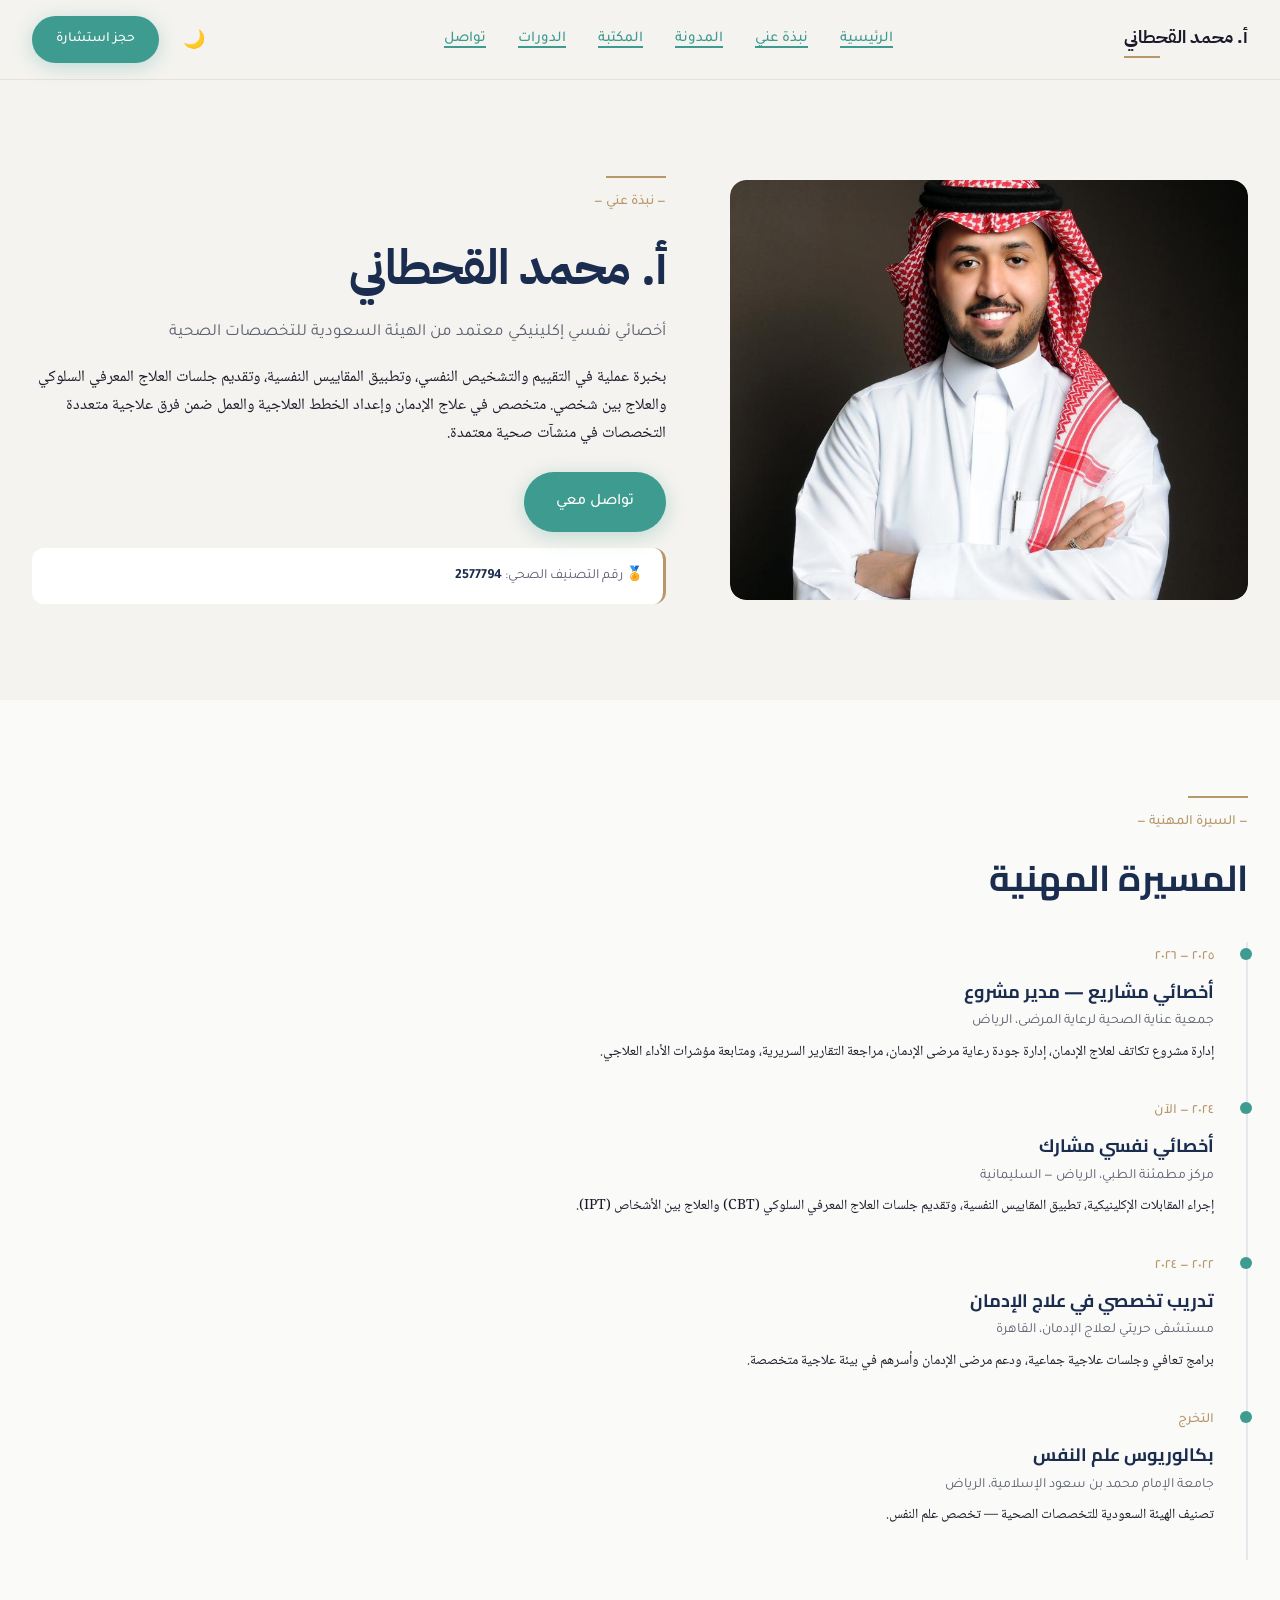
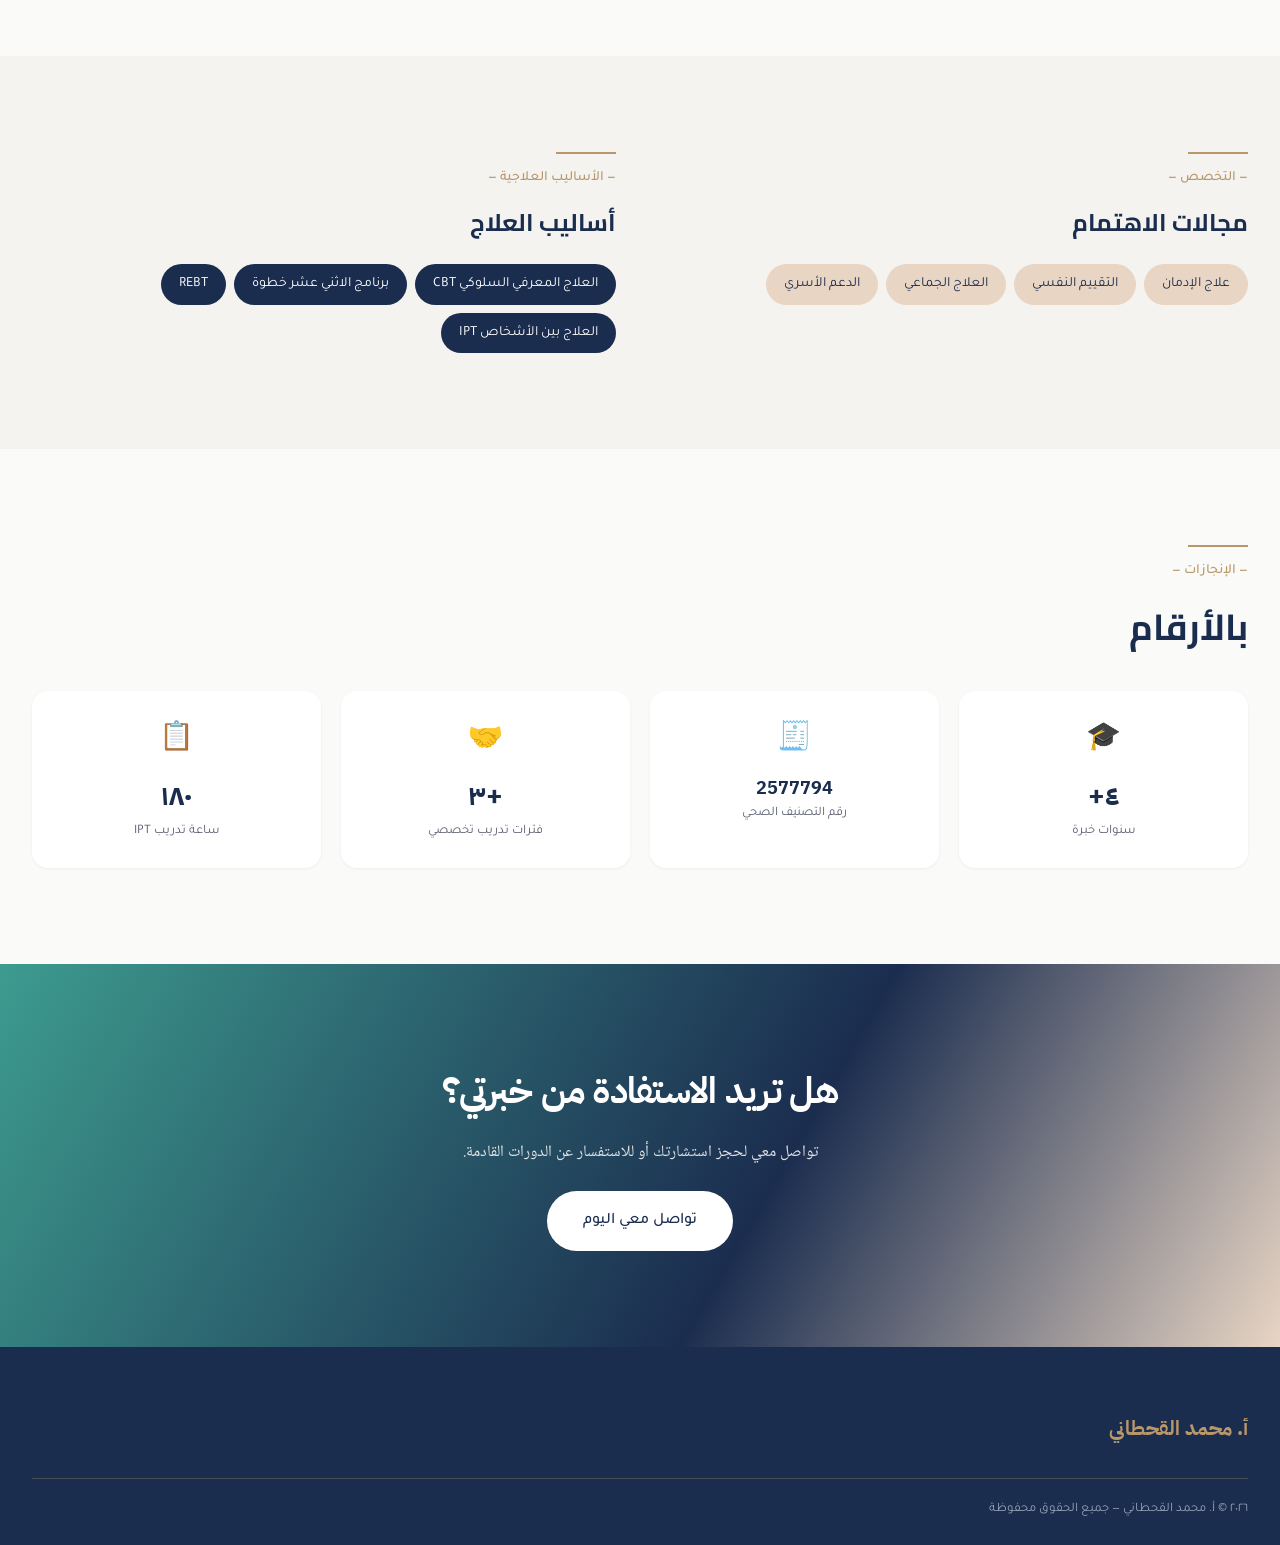
==== about/index.html @ 470e64ae "رفع ملفات الموقع" ====
<!DOCTYPE html>
<html lang="ar" dir="rtl">
<head>
  <meta charset="UTF-8"><meta name="viewport" content="width=device-width, initial-scale=1.0">
  <title>نبذة عني | أ. محمد القحطاني</title>
  <meta name="description" content="أ. محمد القحطاني — أخصائي نفسي معتمد، رقم التصنيف الصحي 2577794، متخصص في علاج الإدمان والعلاج المعرفي السلوكي">
  <link rel="stylesheet" href="../assets/css/main.css">
  <script src="https://identity.netlify.com/v1/netlify-identity-widget.js"></script>
</head>
<body>
<div id="page-loader"><div class="loader-bar"><div class="loader-bar-fill"></div></div></div>
<nav class="nav"><div class="nav-inner">
  <a href="../index.html" class="nav-logo"><span class="nav-logo-name">أ. محمد القحطاني</span><span class="nav-logo-line"></span></a>
  <ul class="nav-links">
    <li><a href="../index.html">الرئيسية</a></li><li><a href="index.html" class="active">نبذة عني</a></li>
    <li><a href="../blog/index.html">المدونة</a></li><li><a href="../library/index.html">المكتبة</a></li>
    <li><a href="../courses/index.html">الدورات</a></li><li><a href="../contact/index.html">تواصل</a></li>
  </ul>
  <div class="nav-actions">
    <button class="btn-dark-toggle">🌙</button>
    <a href="../contact/index.html" class="btn-cta">حجز استشارة</a>
    <button class="nav-hamburger">☰</button>
  </div>
</div></nav>

<div class="section-container">
  <div class="about-hero reveal">
    <div class="about-photo" style="background:none;padding:0">
      <img src="../assets/images/photo.jpg" alt="أ. محمد القحطاني" style="width:100%;height:100%;object-fit:cover;border-radius:var(--radius-lg)">
    </div>
    <div>
      <div class="section-eyebrow-line"></div>
      <span class="section-eyebrow">— نبذة عني —</span>
      <h1 style="font-family:var(--font-display);font-weight:800;font-size:var(--text-h1);letter-spacing:-0.02em;color:var(--color-primary);margin:var(--space-3) 0 var(--space-2)">أ. محمد القحطاني</h1>
      <p class="about-subtitle">أخصائي نفسي إكلينيكي معتمد من الهيئة السعودية للتخصصات الصحية</p>
      <p class="about-bio">بخبرة عملية في التقييم والتشخيص النفسي، وتطبيق المقاييس النفسية، وتقديم جلسات العلاج المعرفي السلوكي والعلاج بين شخصي. متخصص في علاج الإدمان وإعداد الخطط العلاجية والعمل ضمن فرق علاجية متعددة التخصصات في منشآت صحية معتمدة.</p>
      <div style="display:flex;gap:var(--space-4);flex-wrap:wrap;margin-bottom:var(--space-4)">
        <a href="../contact/index.html" class="btn-primary">تواصل معي</a>
        
      </div>
      <div style="background:var(--color-surface);border-radius:var(--radius-md);padding:var(--space-4) var(--space-5);border-right:3px solid var(--color-gold);font-family:var(--font-ui);font-size:14px;color:var(--color-text-mid)">
        🏅 رقم التصنيف الصحي: <strong style="color:var(--color-primary)">2577794</strong>
      </div>
    </div>
  </div>
</div>

<!-- Timeline -->
<div style="background:var(--color-bg-alt)">
  <div class="section-container">
    <div class="section-eyebrow-line"></div>
    <span class="section-eyebrow">— السيرة المهنية —</span>
    <h2 class="section-title" style="margin-bottom:var(--space-8)">المسيرة المهنية</h2>
    <div style="max-width:720px">
      <div class="timeline">
        <div class="timeline-item reveal">
          <div class="timeline-dot"></div>
          <span class="timeline-year">٢٠٢٥ — ٢٠٢٦</span>
          <h4 class="timeline-role">أخصائي مشاريع — مدير مشروع</h4>
          <div class="timeline-inst">جمعية عناية الصحية لرعاية المرضى، الرياض</div>
          <p class="timeline-desc">إدارة مشروع تكاتف لعلاج الإدمان، إدارة جودة رعاية مرضى الإدمان، مراجعة التقارير السريرية، ومتابعة مؤشرات الأداء العلاجي.</p>
        </div>
        <div class="timeline-item reveal reveal-delay-1">
          <div class="timeline-dot"></div>
          <span class="timeline-year">٢٠٢٤ — الآن</span>
          <h4 class="timeline-role">أخصائي نفسي مشارك</h4>
          <div class="timeline-inst">مركز مطمئنة الطبي، الرياض — السليمانية</div>
          <p class="timeline-desc">إجراء المقابلات الإكلينيكية، تطبيق المقاييس النفسية، وتقديم جلسات العلاج المعرفي السلوكي (CBT) والعلاج بين الأشخاص (IPT).</p>
        </div>
        <div class="timeline-item reveal reveal-delay-2">
          <div class="timeline-dot"></div>
          <span class="timeline-year">٢٠٢٢ — ٢٠٢٤</span>
          <h4 class="timeline-role">تدريب تخصصي في علاج الإدمان</h4>
          <div class="timeline-inst">مستشفى حريتي لعلاج الإدمان، القاهرة</div>
          <p class="timeline-desc">برامج تعافي وجلسات علاجية جماعية، ودعم مرضى الإدمان وأسرهم في بيئة علاجية متخصصة.</p>
        </div>
        <div class="timeline-item reveal reveal-delay-3">
          <div class="timeline-dot"></div>
          <span class="timeline-year">التخرج</span>
          <h4 class="timeline-role">بكالوريوس علم النفس</h4>
          <div class="timeline-inst">جامعة الإمام محمد بن سعود الإسلامية، الرياض</div>
          <p class="timeline-desc">تصنيف الهيئة السعودية للتخصصات الصحية — تخصص علم النفس.</p>
        </div>
      </div>
    </div>
  </div>
</div>

<!-- Interests & Approaches -->
<div class="section-container">
  <div style="display:grid;grid-template-columns:1fr 1fr;gap:var(--space-12)" class="reveal">
    <div>
      <div class="section-eyebrow-line"></div>
      <span class="section-eyebrow">— التخصص —</span>
      <h3 class="section-title" style="font-size:var(--text-h3);margin-bottom:var(--space-5)">مجالات الاهتمام</h3>
      <div class="pills">
        <span class="pill-sage">علاج الإدمان</span>
        <span class="pill-sage">التقييم النفسي</span>
        <span class="pill-sage">العلاج الجماعي</span>
        <span class="pill-sage">الدعم الأسري</span>
      </div>
    </div>
    <div>
      <div class="section-eyebrow-line"></div>
      <span class="section-eyebrow">— الأساليب العلاجية —</span>
      <h3 class="section-title" style="font-size:var(--text-h3);margin-bottom:var(--space-5)">أساليب العلاج</h3>
      <div class="pills">
        <span class="pill-dark">العلاج المعرفي السلوكي CBT</span>
        <span class="pill-dark">برنامج الاثني عشر خطوة</span>
        <span class="pill-dark">REBT</span>
        <span class="pill-dark">العلاج بين الأشخاص IPT</span>
      </div>
    </div>
  </div>
</div>

<!-- Achievements -->
<div style="background:var(--color-bg-alt)">
  <div class="section-container">
    <div class="section-eyebrow-line"></div>
    <span class="section-eyebrow">— الإنجازات —</span>
    <h2 class="section-title" style="margin-bottom:var(--space-8)">بالأرقام</h2>
    <div class="achievements-grid">
      <div class="achievement-card reveal"><div class="achievement-icon">🎓</div><div class="achievement-num">٤+</div><div class="achievement-label">سنوات خبرة</div></div>
      <div class="achievement-card reveal reveal-delay-1"><div class="achievement-icon">🧾</div><div class="achievement-num" style="font-size:18px">2577794</div><div class="achievement-label">رقم التصنيف الصحي</div></div>
      <div class="achievement-card reveal reveal-delay-2"><div class="achievement-icon">🤝</div><div class="achievement-num">+٣</div><div class="achievement-label">فترات تدريب تخصصي</div></div>
      <div class="achievement-card reveal reveal-delay-3"><div class="achievement-icon">📋</div><div class="achievement-num">١٨٠</div><div class="achievement-label">ساعة تدريب IPT</div></div>
    </div>
  </div>
</div>

<section class="cta-banner">
  <h2>هل تريد الاستفادة من خبرتي؟</h2>
  <p>تواصل معي لحجز استشارتك أو للاستفسار عن الدورات القادمة.</p>
  <a href="../contact/index.html" class="btn-white">تواصل معي اليوم</a>
</section>

<footer class="footer"><div class="footer-inner">
  <span class="footer-logo">أ. محمد القحطاني</span>
  <div class="footer-divider"></div>
  <div class="footer-bottom"><span>٢٠٢٦ © أ. محمد القحطاني — جميع الحقوق محفوظة</span></div>
</div></footer>

<script src="../assets/js/main.js"></script>
</body></html>
---- assets/css/main.css ----
@import url('https://fonts.googleapis.com/css2?family=IBM+Plex+Sans+Arabic:wght@700;800&family=Cairo:wght@600;700&family=Noto+Naskh+Arabic:wght@400;500&family=Tajawal:wght@400;500&display=swap');
@import './variables.css';

/* ============================================================
   RESET & BASE
   ============================================================ */
*, *::before, *::after { box-sizing: border-box; margin: 0; padding: 0; }

html { scroll-behavior: smooth; }

body {
  direction: rtl;
  font-family: var(--font-body);
  background: var(--color-bg);
  color: var(--color-text);
  line-height: 1.75;
  transition: background var(--transition-slow), color var(--transition-slow);
  overflow-x: hidden;
}

img { max-width: 100%; display: block; }
a  { color: var(--color-teal); text-decoration: none; }

/* ============================================================
   ANIMATIONS
   ============================================================ */
@keyframes floatOrb1 { 0%,100%{transform:translate(0,0) scale(1);} 50%{transform:translate(-20px,-30px) scale(1.08);} }
@keyframes floatOrb2 { 0%,100%{transform:translate(0,0) scale(1);} 50%{transform:translate(24px,20px) scale(1.05);} }
@keyframes floatOrb3 { 0%,100%{transform:translate(0,0) scale(1);} 50%{transform:translate(-16px,18px) scale(1.1);} }
@keyframes pulseDot  { 0%,100%{opacity:1;} 50%{opacity:0.4;} }
@keyframes bounce    { 0%,100%{transform:translateY(0);} 50%{transform:translateY(10px);} }
@keyframes fadeUp    { from{opacity:0;transform:translateY(24px);} to{opacity:1;transform:translateY(0);} }
@keyframes typewriter{ from{clip-path:inset(0 0 0 100%);} to{clip-path:inset(0 0 0 0%);} }
@keyframes loaderBar { from{transform:scaleX(0) translateX(0);} to{transform:scaleX(1);} }
@keyframes countUp   { from{opacity:0;} to{opacity:1;} }
@keyframes progressBar { from{width:0;} to{width:var(--progress,60%);} }

.animate-fade-up { animation: fadeUp 0.6s ease both; }
.animate-fade-up-1 { animation: fadeUp 0.6s ease 0.1s both; }
.animate-fade-up-2 { animation: fadeUp 0.6s ease 0.2s both; }
.animate-fade-up-3 { animation: fadeUp 0.6s ease 0.3s both; }

/* Scroll reveal */
.reveal { opacity: 0; transform: translateY(28px); transition: opacity 0.6s ease, transform 0.6s ease; }
.reveal.visible { opacity: 1; transform: translateY(0); }
.reveal-delay-1 { transition-delay: 0.1s; }
.reveal-delay-2 { transition-delay: 0.2s; }
.reveal-delay-3 { transition-delay: 0.3s; }

/* ============================================================
   PAGE LOADER
   ============================================================ */
#page-loader {
  position: fixed; inset: 0; z-index: 9999;
  background: var(--color-bg);
  display: flex; align-items: center; justify-content: center;
  transition: opacity 0.4s ease;
}
#page-loader.hidden { opacity: 0; pointer-events: none; }
.loader-bar {
  width: 220px; height: 3px;
  background: var(--color-blush); overflow: hidden;
  border-radius: var(--radius-pill);
}
.loader-bar-fill {
  height: 100%; background: var(--color-teal);
  transform-origin: right;
  animation: loaderBar 0.7s ease forwards;
}

/* ============================================================
   NAVIGATION
   ============================================================ */
.nav {
  position: sticky; top: 0; z-index: 100;
  background: rgba(245,243,239,0.82);
  backdrop-filter: blur(20px);
  border-bottom: 1px solid rgba(184,151,106,0.2);
  transition: box-shadow var(--transition), padding var(--transition),
              background var(--transition-slow);
}
[data-theme="dark"] .nav {
  background: rgba(13,17,23,0.85);
  border-bottom-color: rgba(45,55,72,0.8);
}
.nav.scrolled { box-shadow: var(--shadow-md); }

.nav-inner {
  max-width: 1280px; margin: 0 auto;
  display: flex; align-items: center; justify-content: space-between;
  padding: var(--space-4) var(--space-8);
  gap: var(--space-6);
}

.nav-logo { display: flex; flex-direction: column; align-items: flex-end; }
.nav-logo-name {
  font-family: var(--font-display); font-weight: 800; font-size: 18px;
  color: var(--color-text); white-space: nowrap;
}
.nav-logo-line { width: 36px; height: 2px; background: var(--color-gold); margin-top: 4px; }

.nav-links {
  display: flex; gap: var(--space-8); list-style: none;
  font-family: var(--font-ui); font-size: 15px;
}
.nav-links a {
  color: var(--color-text); font-weight: 400;
  position: relative; padding-bottom: 2px;
  transition: color var(--transition);
}
.nav-links a::after {
  content: ''; position: absolute; bottom: 0; right: 0;
  width: 0; height: 2px; background: var(--color-teal);
  transition: width var(--transition);
}
.nav-links a:hover { color: var(--color-teal); }
.nav-links a:hover::after,
.nav-links a.active::after { width: 100%; }
.nav-links a.active { color: var(--color-teal); font-weight: 500; }

.nav-actions { display: flex; align-items: center; gap: var(--space-4); }

.btn-nav-search, .btn-dark-toggle {
  background: none; border: none; cursor: pointer;
  font-size: 18px; padding: var(--space-2);
  color: var(--color-text); border-radius: var(--radius-sm);
  transition: background var(--transition);
}
.btn-nav-search:hover, .btn-dark-toggle:hover { background: var(--color-border); }

.btn-cta {
  background: var(--color-teal); color: #fff;
  padding: 11px var(--space-6); border-radius: var(--radius-pill);
  font-family: var(--font-ui); font-weight: 500; font-size: 14px;
  box-shadow: var(--shadow-teal);
  transition: transform var(--transition), box-shadow var(--transition);
  white-space: nowrap; border: none; cursor: pointer;
}
.btn-cta:hover { transform: translateY(-2px); box-shadow: 0 6px 28px rgba(61,155,143,0.45); color: #fff; }

/* Mobile hamburger */
.nav-hamburger {
  display: none; background: none; border: none;
  cursor: pointer; font-size: 22px; color: var(--color-text);
}

/* ============================================================
   SEARCH OVERLAY
   ============================================================ */
.search-overlay {
  position: fixed; inset: 0; z-index: 200;
  background: rgba(27,45,79,0.6); backdrop-filter: blur(8px);
  display: flex; align-items: flex-start; justify-content: center;
  padding-top: 120px;
  opacity: 0; pointer-events: none; transition: opacity var(--transition);
}
.search-overlay.open { opacity: 1; pointer-events: all; }
.search-box {
  background: var(--color-surface); border-radius: var(--radius-lg);
  padding: var(--space-6); width: min(640px, 90vw);
  box-shadow: var(--shadow-lg);
}
.search-input {
  width: 100%; padding: var(--space-4) var(--space-5);
  border: 1.5px solid var(--color-teal); border-radius: var(--radius-pill);
  font-family: var(--font-ui); font-size: 16px;
  background: var(--color-bg); color: var(--color-text);
  text-align: right; outline: none;
}

/* ============================================================
   HERO SECTION
   ============================================================ */
.hero {
  position: relative; min-height: 100vh;
  display: flex; align-items: center;
  background: linear-gradient(135deg, #EEF2F8, #F5F0EA);
  overflow: hidden;
}
[data-theme="dark"] .hero { background: linear-gradient(135deg, #0F1624, #0D1117); }

.orb {
  position: absolute; border-radius: 9999px;
  filter: blur(40px); pointer-events: none;
}
.orb-1 { width:280px; height:280px; background:#3D9B8F; opacity:.18; top:-80px; right:-60px; animation: floatOrb1 9s ease-in-out infinite; }
.orb-2 { width:220px; height:220px; background:#E8D5C4; opacity:.35; bottom:-60px; left:10%; animation: floatOrb2 11s ease-in-out infinite; }
.orb-3 { width:200px; height:200px; background:#1B2D4F; opacity:.12; top:30%; left:-80px; animation: floatOrb3 8s ease-in-out infinite; }

.hero-inner {
  position: relative; max-width: 1280px; margin: 0 auto;
  padding: var(--space-16) var(--space-8);
  display: grid; grid-template-columns: 1.1fr 0.9fr;
  gap: var(--space-16); align-items: center; width: 100%;
}

.hero-text .eyebrow {
  display: inline-block; overflow: hidden;
  background: var(--color-teal-light); color: var(--color-teal);
  padding: 6px 18px; border-radius: var(--radius-pill);
  font-family: var(--font-ui); font-weight: 500; font-size: var(--text-sm);
  animation: typewriter 1.4s steps(20,end) forwards;
}
.hero-h1 {
  font-family: var(--font-display); font-weight: 800;
  font-size: var(--text-hero); line-height: 1.15;
  letter-spacing: -0.02em; margin: var(--space-5) 0;
  color: var(--color-text);
}
.hero-h1 .accent { color: var(--color-teal); }
.hero-h1 span { display: inline-block; }

.hero-desc {
  font-family: var(--font-body); font-size: var(--text-lg);
  color: var(--color-text); max-width: 520px;
  margin-bottom: var(--space-8);
}

.hero-btns { display: flex; gap: var(--space-4); margin-bottom: var(--space-12); flex-wrap: wrap; }

.btn-primary {
  background: var(--color-teal); color: #fff;
  padding: 16px 32px; border-radius: var(--radius-pill);
  font-family: var(--font-ui); font-weight: 500;
  box-shadow: var(--shadow-teal);
  transition: transform var(--transition), box-shadow var(--transition);
  border: none; cursor: pointer; font-size: var(--text-base);
}
.btn-primary:hover { transform: translateY(-2px); box-shadow: 0 8px 32px rgba(61,155,143,0.45); color: #fff; }

.btn-secondary {
  background: transparent; color: var(--color-primary);
  padding: 16px 32px; border-radius: var(--radius-pill);
  border: 1.5px solid var(--color-primary);
  font-family: var(--font-ui); font-weight: 500; cursor: pointer;
  font-size: var(--text-base);
  transition: background var(--transition), color var(--transition);
}
.btn-secondary:hover { background: var(--color-primary); color: #fff; }
[data-theme="dark"] .btn-secondary { color: var(--color-text); border-color: var(--color-border); }
[data-theme="dark"] .btn-secondary:hover { background: var(--color-surface); color: var(--color-text); }

.hero-stats { display: flex; gap: var(--space-12); }
.stat-num {
  font-family: var(--font-display); font-weight: 800;
  font-size: 32px; color: var(--color-primary);
  transition: color var(--transition-slow);
}
[data-theme="dark"] .stat-num { color: var(--color-text); }
.stat-label { font-family: var(--font-ui); font-size: 13px; color: var(--color-text-mid); }

/* Hero photo */
.hero-photo-wrap { position: relative; justify-self: center; }
.hero-photo-bg {
  position: absolute; top: 20px; left: 20px;
  width: 340px; height: 340px; border-radius: 9999px;
  background: rgba(61,155,143,0.18);
}
.hero-photo {
  position: relative; transform: rotate(-2deg);
  width: 300px; height: 380px;
  border: 2px solid var(--color-gold); border-radius: var(--radius-lg);
  overflow: hidden; background: var(--color-border);
  display: flex; align-items: center; justify-content: center;
}
.hero-photo img { width: 100%; height: 100%; object-fit: cover; }
.hero-photo-placeholder {
  color: var(--color-text-mid); font-family: var(--font-ui); font-size: 13px; text-align: center;
  background: repeating-linear-gradient(45deg,#E5E7EB,#E5E7EB 10px,#EFEDE8 10px,#EFEDE8 20px);
  width: 100%; height: 100%; display: flex; align-items: center; justify-content: center;
}
.hero-badge {
  position: absolute; bottom: -16px; right: -16px;
  background: var(--color-surface); border-radius: var(--radius-pill);
  padding: 10px 18px; box-shadow: var(--shadow-md);
  font-family: var(--font-ui); font-size: 13px;
  display: flex; align-items: center; gap: 8px; color: var(--color-text);
}
.pulse-dot {
  width: 8px; height: 8px; border-radius: 9999px;
  background: var(--color-teal);
  animation: pulseDot 1.6s ease-in-out infinite;
}
.hero-scroll-arrow {
  position: absolute; bottom: 24px; left: 50%; transform: translateX(-50%);
  font-size: 22px; color: var(--color-primary);
  animation: bounce 1.8s ease-in-out infinite;
}

/* ============================================================
   SECTION HEADERS
   ============================================================ */
.section-header { margin-bottom: var(--space-8); }
.section-eyebrow-line { width: 60px; height: 2px; background: var(--color-gold); margin-bottom: var(--space-3); }
.section-eyebrow {
  color: var(--color-gold); font-family: var(--font-ui);
  font-weight: 500; font-size: var(--text-sm); display: block; margin-bottom: var(--space-3);
}
.section-title {
  font-family: var(--font-heading); font-weight: 700;
  font-size: var(--text-h2); color: var(--color-primary); margin: 0;
}
[data-theme="dark"] .section-title { color: var(--color-text); }
.section-header-row {
  display: flex; justify-content: space-between; align-items: flex-end;
}
.section-link {
  font-family: var(--font-ui); font-size: var(--text-sm);
  color: var(--color-teal); font-weight: 500;
  transition: gap var(--transition);
}
.section-link:hover { text-decoration: underline; }

/* ============================================================
   CARDS
   ============================================================ */
/* Article Card */
.article-card {
  background: var(--color-surface); border-radius: var(--radius-lg);
  overflow: hidden; box-shadow: var(--shadow-sm);
  transition: transform var(--transition), box-shadow var(--transition), border-right var(--transition);
  border-right: 3px solid transparent;
}
.article-card:hover {
  transform: translateY(-8px); box-shadow: var(--shadow-lg);
  border-right-color: var(--color-teal);
}
.article-card-img {
  height: 170px; overflow: hidden; position: relative;
  background: var(--color-border);
}
.article-card-img img { width:100%; height:100%; object-fit:cover; }
.article-card-img-placeholder {
  width:100%; height:100%;
  background: repeating-linear-gradient(45deg,#E5E7EB,#E5E7EB 10px,#EFEDE8 10px,#EFEDE8 20px);
  display: flex; align-items: center; justify-content: center;
  font-family: monospace; font-size: 12px; color: var(--color-text-mid);
}
[data-theme="dark"] .article-card-img-placeholder { background: repeating-linear-gradient(45deg,#1E2535,#1E2535 10px,#161B27 10px,#161B27 20px); }
.article-card-cat {
  position: absolute; top: 12px; right: 12px;
  color: #fff; font-size: 12px; padding: 4px 12px;
  border-radius: var(--radius-pill); font-family: var(--font-ui);
}
.article-card-body { padding: var(--space-6); }
.article-card-title {
  font-family: var(--font-heading); font-weight: 700; font-size: 17px;
  color: var(--color-text); margin-bottom: var(--space-2);
  display: -webkit-box; -webkit-line-clamp: 2; -webkit-box-orient: vertical; overflow: hidden;
}
.article-card-excerpt {
  font-family: var(--font-body); font-size: 14px; color: var(--color-text-mid);
  display: -webkit-box; -webkit-line-clamp: 3; -webkit-box-orient: vertical; overflow: hidden;
  margin-bottom: var(--space-4);
}
.article-card-meta {
  display: flex; justify-content: space-between;
  font-family: var(--font-ui); font-size: 13px; color: var(--color-text-mid);
  border-top: 1px solid var(--color-border); padding-top: var(--space-3);
}

/* File Card */
.file-card {
  background: var(--color-surface); border-radius: var(--radius-lg);
  padding: var(--space-6); box-shadow: var(--shadow-sm);
  transition: transform var(--transition), box-shadow var(--transition);
}
.file-card:hover { transform: translateY(-6px); box-shadow: var(--shadow-md); }
.file-icon {
  width: 48px; height: 48px; border-radius: var(--radius-md);
  color: #fff; display: flex; align-items: center; justify-content: center;
  font-family: var(--font-heading); font-weight: 700; font-size: 12px;
  margin-bottom: var(--space-4);
}
.file-title {
  font-family: var(--font-heading); font-weight: 700; font-size: 15px;
  color: var(--color-text); margin-bottom: var(--space-2);
}
.file-desc {
  font-family: var(--font-body); font-size: 13px;
  color: var(--color-text-mid); margin-bottom: var(--space-4);
}
.file-meta { font-family: var(--font-ui); font-size: 12px; color: var(--color-text-mid); margin-bottom: var(--space-3); }
.btn-download {
  display: block; text-align: center;
  border: 1.5px solid var(--color-teal); color: var(--color-teal);
  padding: 10px; border-radius: var(--radius-pill);
  font-family: var(--font-ui); font-size: 13px; background: transparent;
  cursor: pointer; transition: background var(--transition), color var(--transition);
  width: 100%;
}
.btn-download:hover { background: var(--color-teal); color: #fff; }

/* Course Card */
.course-card {
  background: var(--color-surface); border-radius: var(--radius-lg);
  overflow: hidden; box-shadow: var(--shadow-sm);
  transition: transform var(--transition), box-shadow var(--transition);
}
.course-card:hover { transform: translateY(-6px); box-shadow: var(--shadow-md); }
.course-card-img {
  height: 170px; position: relative;
  background: repeating-linear-gradient(45deg,#E5E7EB,#E5E7EB 10px,#EFEDE8 10px,#EFEDE8 20px);
}
.course-card-img::after {
  content:''; position:absolute; inset:0;
  background: linear-gradient(to top, rgba(27,45,79,0.5), transparent 50%);
}
.course-card-status {
  position: absolute; top: 12px; right: 12px; z-index: 1;
  color: #fff; font-size: 12px; padding: 4px 12px;
  border-radius: var(--radius-pill); font-family: var(--font-ui);
}
.course-card-body { padding: var(--space-6); }
.course-card-title {
  font-family: var(--font-heading); font-weight: 700; font-size: 17px;
  color: var(--color-text); margin-bottom: var(--space-2);
}
.course-card-desc {
  font-family: var(--font-body); font-size: 14px;
  color: var(--color-text-mid); margin-bottom: var(--space-3);
}
.course-card-meta { font-family: var(--font-ui); font-size: 13px; color: var(--color-text-mid); margin-bottom: var(--space-4); }

/* ============================================================
   SECTIONS
   ============================================================ */
.section-container { max-width: 1280px; margin: 0 auto; padding: var(--space-24) var(--space-8); }
.section-container-sm { max-width: 1280px; margin: 0 auto; padding: 0 var(--space-8) var(--space-24); }

/* Articles Grid */
.articles-grid { display: grid; grid-template-columns: repeat(3,1fr); gap: var(--space-6); }

/* Files Grid */
.files-grid { display: grid; grid-template-columns: repeat(4,1fr); gap: var(--space-5); }

/* Services strips */
.services-list { display: flex; flex-direction: column; gap: var(--space-3); }
.service-strip {
  display: flex; align-items: center; gap: var(--space-5);
  padding: var(--space-6) var(--space-8); border-radius: var(--radius-lg);
  transition: padding-right var(--transition), transform var(--transition);
  text-decoration: none;
}
.service-strip:hover { padding-right: 44px; transform: translateX(-4px); }
.service-icon { font-size: 28px; }
.service-content { flex: 1; }
.service-title { font-family: var(--font-heading); font-weight: 700; font-size: 17px; color: var(--color-primary); margin-bottom: 2px; }
[data-theme="dark"] .service-title { color: var(--color-text); }
.service-desc { font-family: var(--font-ui); font-size: 14px; color: var(--color-text-mid); }
.service-arrow { color: var(--color-teal); font-size: 18px; }

/* Testimonial */
.testimonial-section {
  background: var(--color-primary); padding: var(--space-24) var(--space-8);
  text-align: center;
}
.testimonial-quote {
  font-family: var(--font-body); font-style: italic;
  font-size: 22px; color: #F5F3EF;
  max-width: 720px; margin: 0 auto var(--space-6);
}
.testimonial-author {
  display: flex; align-items: center; justify-content: center; gap: var(--space-3);
}
.testimonial-avatar {
  width: 40px; height: 40px; border-radius: 9999px;
  background: rgba(255,255,255,0.15);
}
.testimonial-name { font-family: var(--font-ui); color: #E8EAF0; font-size: 14px; }

/* CTA Banner */
.cta-banner {
  background: linear-gradient(120deg, var(--color-teal), var(--color-primary) 60%, var(--color-blush));
  padding: var(--space-24) var(--space-8); text-align: center;
}
.cta-banner h2 {
  font-family: var(--font-display); font-weight: 800;
  font-size: var(--text-h2); color: #fff; margin-bottom: var(--space-4);
  letter-spacing: -0.02em;
}
.cta-banner p { font-family: var(--font-body); color: rgba(255,255,255,0.85); margin-bottom: var(--space-6); }
.btn-white {
  background: #fff; color: var(--color-primary);
  padding: 16px 36px; border-radius: var(--radius-pill);
  font-family: var(--font-ui); font-weight: 500; font-size: var(--text-base);
  border: none; cursor: pointer;
  transition: transform var(--transition), box-shadow var(--transition);
  display: inline-block;
}
.btn-white:hover { transform: translateY(-2px); box-shadow: 0 8px 24px rgba(0,0,0,0.2); color: var(--color-primary); }

/* ============================================================
   FOOTER
   ============================================================ */
.footer {
  background: #1B2D4F; color: #E8EAF0;
  padding: var(--space-16) var(--space-8) var(--space-6);
}
.footer-inner { max-width: 1280px; margin: 0 auto; }
.footer-logo {
  font-family: var(--font-display); font-weight: 800;
  font-size: 20px; color: var(--color-gold); display: block; margin-bottom: var(--space-8);
}
.footer-grid { display: grid; grid-template-columns: repeat(4,1fr); gap: var(--space-8); margin-bottom: var(--space-8); }
.footer-col h4 { font-family: var(--font-heading); font-size: 16px; margin-bottom: var(--space-3); color: #E8EAF0; }
.footer-col p, .footer-col span, .footer-col a {
  font-family: var(--font-ui); font-size: 13px; color: #94A3B8;
  display: block; margin-bottom: var(--space-2);
}
.footer-col a:hover { color: var(--color-teal); }
.footer-socials { display: flex; gap: var(--space-3); margin-top: var(--space-8); }
.footer-social {
  width: 36px; height: 36px; border-radius: 9999px;
  background: var(--color-teal); color: #fff;
  display: flex; align-items: center; justify-content: center;
  font-family: var(--font-heading); font-weight: 700; font-size: 12px;
  transition: transform var(--transition), background var(--transition);
  cursor: pointer;
}
.footer-social:hover { transform: translateY(-3px); background: var(--color-gold); }
.footer-divider { height: 1px; background: rgba(184,151,106,0.3); margin: var(--space-8) 0 var(--space-5); }
.footer-bottom {
  display: flex; justify-content: space-between; align-items: center;
  font-family: var(--font-ui); font-size: 13px; color: #94A3B8;
  flex-wrap: wrap; gap: var(--space-4);
}

/* ============================================================
   BLOG PAGE
   ============================================================ */
.page-hero {
  background: linear-gradient(135deg, #EEF2F8, #F5F0EA);
  padding: var(--space-12) var(--space-8) var(--space-8);
}
[data-theme="dark"] .page-hero { background: linear-gradient(135deg,#0F1624,#0D1117); }
.page-hero-inner { max-width: 1280px; margin: 0 auto; }

.search-bar {
  width: 100%; padding: 16px var(--space-5);
  border: 1px solid var(--color-border); border-radius: var(--radius-pill);
  font-family: var(--font-ui); font-size: 15px;
  background: var(--color-surface); color: var(--color-text);
  text-align: right; outline: none; margin-bottom: var(--space-5);
  transition: border-color var(--transition), box-shadow var(--transition);
}
.search-bar:focus { border-color: var(--color-teal); box-shadow: 0 0 0 3px rgba(61,155,143,0.15); }

.filter-chips { display: flex; gap: var(--space-3); flex-wrap: wrap; margin-bottom: var(--space-8); }
.chip {
  padding: 8px 18px; border-radius: var(--radius-pill);
  font-family: var(--font-ui); font-size: 14px;
  cursor: pointer; border: 1.5px solid var(--color-border);
  background: var(--color-surface); color: var(--color-text);
  transition: all var(--transition);
}
.chip.active, .chip:hover { background: var(--color-primary); color: #fff; border-color: var(--color-primary); }

.blog-layout { display: grid; grid-template-columns: 2.2fr 1fr; gap: var(--space-12); }
.blog-grid { display: grid; grid-template-columns: repeat(2,1fr); gap: var(--space-6); align-content: start; }

/* Sidebar */
.sidebar { display: flex; flex-direction: column; gap: var(--space-5); }
.sidebar-card {
  background: var(--color-surface); border-radius: var(--radius-lg);
  padding: var(--space-5); box-shadow: var(--shadow-sm);
}
.sidebar-card h4 { font-family: var(--font-heading); font-weight: 700; margin-bottom: var(--space-3); color: var(--color-primary); }
[data-theme="dark"] .sidebar-card h4 { color: var(--color-text); }
.sidebar-list { display: flex; flex-direction: column; gap: var(--space-2); }
.sidebar-list li { font-family: var(--font-body); font-size: 14px; list-style: none; }
.sidebar-list li a { color: var(--color-text); transition: color var(--transition); }
.sidebar-list li a:hover { color: var(--color-teal); }
.tag-cloud { display: flex; flex-wrap: wrap; gap: var(--space-2); }
.tag {
  background: var(--color-bg); padding: 6px 12px;
  border-radius: var(--radius-pill); font-family: var(--font-ui); font-size: 12px;
  color: var(--color-text); border: 1px solid var(--color-border);
  transition: all var(--transition); cursor: pointer;
}
.tag:hover { background: var(--color-teal); color: #fff; border-color: var(--color-teal); }

/* ============================================================
   ARTICLE SINGLE
   ============================================================ */
.reading-bar {
  position: fixed; top: 0; right: 0; left: 0; height: 3px; z-index: 200;
  background: linear-gradient(to left, var(--color-teal), var(--color-gold));
  transform-origin: right; transform: scaleX(0);
  transition: transform 0.1s linear;
}
.breadcrumb { font-family: var(--font-ui); font-size: 13px; color: var(--color-text-mid); margin-bottom: var(--space-5); }
.breadcrumb a { color: var(--color-text-mid); }
.breadcrumb a:hover { color: var(--color-teal); }
.article-hero-img { height: 360px; border-radius: var(--radius-lg); overflow: hidden; margin-bottom: var(--space-8); background: var(--color-border); }
.article-hero-img img { width:100%; height:100%; object-fit:cover; }
.article-body { font-family: var(--font-body); font-size: 18px; line-height: 1.8; }
.article-body h3 { font-family: var(--font-heading); font-weight: 700; font-size: 22px; color: var(--color-primary); margin: var(--space-8) 0 var(--space-3); }
[data-theme="dark"] .article-body h3 { color: var(--color-text); }
.article-body p { margin-bottom: var(--space-5); }
.pull-quote {
  border-right: 3px solid var(--color-teal); padding: var(--space-4) var(--space-6);
  background: var(--color-surface); border-radius: var(--radius-md);
  margin: var(--space-6) 0; font-style: italic;
  font-family: var(--font-heading); font-weight: 600; font-size: 19px; color: var(--color-primary);
}
[data-theme="dark"] .pull-quote { color: var(--color-text); }
.article-references { border-top: 1px solid var(--color-border); padding-top: var(--space-8); margin-top: var(--space-8); }
.article-references h4 { font-family: var(--font-heading); font-weight: 700; margin-bottom: var(--space-4); }
.article-references ol { font-family: var(--font-ui); font-size: 14px; color: var(--color-text-mid); padding-right: var(--space-5); }
.share-row { display: flex; gap: var(--space-3); margin: var(--space-8) 0; padding-top: var(--space-6); border-top: 1px solid var(--color-border); }
.share-btn {
  border: 1px solid var(--color-border); border-radius: var(--radius-pill);
  padding: 8px 16px; font-family: var(--font-ui); font-size: 13px;
  background: var(--color-surface); color: var(--color-text); cursor: pointer;
  transition: all var(--transition);
}
.share-btn:hover { background: var(--color-primary); color: #fff; border-color: var(--color-primary); }
.author-card {
  display: flex; gap: var(--space-4); background: var(--color-surface);
  border-radius: var(--radius-lg); padding: var(--space-6); align-items: center;
  box-shadow: var(--shadow-sm);
}
.author-avatar {
  width: 64px; height: 64px; border-radius: 9999px;
  background: var(--color-border); flex-shrink: 0; overflow: hidden;
}
.author-avatar img { width:100%; height:100%; object-fit:cover; }
.author-name { font-family: var(--font-heading); font-weight: 700; color: var(--color-primary); margin-bottom: 4px; }
[data-theme="dark"] .author-name { color: var(--color-text); }
.author-bio { font-family: var(--font-ui); font-size: 14px; color: var(--color-text-mid); }

/* ============================================================
   LIBRARY PAGE
   ============================================================ */
.library-layout { display: grid; grid-template-columns: 240px 1fr; gap: var(--space-8); }
.category-sidebar { display: flex; flex-direction: column; gap: 4px; }
.cat-item {
  padding: 10px 14px; border-radius: var(--radius-md);
  font-family: var(--font-ui); font-size: 15px; cursor: pointer;
  color: var(--color-text); transition: all var(--transition);
}
.cat-item:hover { background: var(--color-border); }
.cat-item.active { background: var(--color-primary); color: #fff; }
.library-grid { display: grid; grid-template-columns: repeat(3,1fr); gap: var(--space-5); }

/* ============================================================
   ABOUT PAGE
   ============================================================ */
.about-hero { display: grid; grid-template-columns: 0.9fr 1.1fr; gap: var(--space-16); align-items: center; }
.about-photo {
  border-radius: var(--radius-lg); overflow: hidden; height: 420px;
  background: repeating-linear-gradient(45deg,#E5E7EB,#E5E7EB 10px,#EFEDE8 10px,#EFEDE8 20px);
  display: flex; align-items: center; justify-content: center;
  color: var(--color-text-mid); font-family: monospace;
}
.about-photo img { width:100%; height:100%; object-fit:cover; }
.about-subtitle { font-family: var(--font-ui); font-size: 17px; color: var(--color-text-mid); margin-bottom: var(--space-4); }
.about-bio { font-family: var(--font-body); font-size: 16px; margin-bottom: var(--space-6); }

/* Timeline */
.timeline { position: relative; padding-right: var(--space-8); border-right: 2px solid var(--color-border); }
.timeline-item { position: relative; padding-bottom: var(--space-8); }
.timeline-dot {
  position: absolute; right: calc(-1 * var(--space-8) - 6px); top: 6px;
  width: 12px; height: 12px; border-radius: 9999px; background: var(--color-teal);
}
.timeline-year { color: var(--color-gold); font-family: var(--font-ui); font-weight: 500; font-size: 14px; }
.timeline-role { font-family: var(--font-heading); font-weight: 700; font-size: 18px; color: var(--color-primary); margin: 6px 0 2px; }
[data-theme="dark"] .timeline-role { color: var(--color-text); }
.timeline-inst { font-family: var(--font-ui); font-size: 14px; color: var(--color-text-mid); margin-bottom: 6px; }
.timeline-desc { font-family: var(--font-body); font-size: 14px; }

/* Pills */
.pills { display: flex; flex-wrap: wrap; gap: var(--space-2); }
.pill-sage { background: var(--color-blush); color: var(--color-primary); padding: 8px 18px; border-radius: var(--radius-pill); font-family: var(--font-ui); font-size: 14px; }
.pill-dark { background: var(--color-primary); color: #fff; padding: 8px 18px; border-radius: var(--radius-pill); font-family: var(--font-ui); font-size: 14px; }

/* Achievements */
.achievements-grid { display: grid; grid-template-columns: repeat(4,1fr); gap: var(--space-5); }
.achievement-card {
  background: var(--color-surface); border-radius: var(--radius-lg);
  padding: var(--space-6); text-align: center; box-shadow: var(--shadow-sm);
  transition: transform var(--transition);
}
.achievement-card:hover { transform: translateY(-4px); }
.achievement-icon { font-size: 28px; margin-bottom: var(--space-2); }
.achievement-num { font-family: var(--font-display); font-weight: 800; font-size: 28px; color: var(--color-primary); }
[data-theme="dark"] .achievement-num { color: var(--color-text); }
.achievement-label { font-family: var(--font-ui); font-size: 13px; color: var(--color-text-mid); }

/* ============================================================
   CONTACT PAGE
   ============================================================ */
.contact-layout { display: grid; grid-template-columns: 0.9fr 1.1fr; gap: var(--space-16); }
.contact-info-title {
  font-family: var(--font-display); font-weight: 800; font-size: var(--text-h2);
  letter-spacing: -0.02em; color: var(--color-primary); margin-bottom: var(--space-4);
}
[data-theme="dark"] .contact-info-title { color: var(--color-text); }
.contact-info-desc { font-family: var(--font-body); font-size: 16px; color: var(--color-text-mid); margin-bottom: var(--space-8); }
.contact-info-list { display: flex; flex-direction: column; gap: var(--space-5); margin-bottom: var(--space-8); }
.contact-info-item { display: flex; gap: var(--space-3); align-items: center; font-family: var(--font-ui); font-size: 15px; }
.contact-socials { display: flex; gap: var(--space-3); }
.contact-social {
  width: 38px; height: 38px; border-radius: 9999px; background: var(--color-teal);
  color: #fff; display: flex; align-items: center; justify-content: center;
  font-family: var(--font-heading); font-weight: 700; font-size: 12px;
  transition: transform var(--transition), background var(--transition); cursor: pointer;
}
.contact-social:hover { transform: translateY(-3px); background: var(--color-gold); }

.contact-form {
  background: var(--color-surface); border-radius: var(--radius-lg);
  padding: var(--space-8); box-shadow: var(--shadow-md);
}
.form-group { margin-bottom: var(--space-4); }
.form-label { font-family: var(--font-ui); font-size: 14px; display: block; margin-bottom: 6px; color: var(--color-text); }
.form-input, .form-select, .form-textarea {
  width: 100%; padding: 12px 16px;
  border: 1px solid var(--color-border); border-radius: var(--radius-sm);
  font-family: var(--font-ui); font-size: 15px;
  background: var(--color-bg); color: var(--color-text);
  text-align: right; outline: none;
  transition: border-color var(--transition), box-shadow var(--transition);
}
.form-input:focus, .form-select:focus, .form-textarea:focus {
  border-color: var(--color-teal); box-shadow: 0 0 0 3px rgba(61,155,143,0.15);
}
.form-textarea { resize: vertical; }
.btn-submit {
  width: 100%; background: var(--color-teal); color: #fff;
  border: none; padding: 16px; border-radius: var(--radius-pill);
  font-family: var(--font-ui); font-weight: 500; font-size: 16px;
  cursor: pointer; transition: transform var(--transition), box-shadow var(--transition);
  margin-top: var(--space-2);
}
.btn-submit:hover { transform: translateY(-2px); box-shadow: var(--shadow-teal); }
.form-note { font-family: var(--font-ui); font-size: 12px; color: var(--color-text-mid); margin-top: var(--space-3); text-align: center; }

/* ============================================================
   MOBILE NAV DRAWER
   ============================================================ */
.mobile-drawer {
  position: fixed; inset: 0; z-index: 300;
  opacity: 0; pointer-events: none; transition: opacity var(--transition);
}
.mobile-drawer.open { opacity: 1; pointer-events: all; }
.mobile-drawer-overlay {
  position: absolute; inset: 0; background: rgba(27,45,79,0.55);
}
.mobile-drawer-panel {
  position: absolute; top: 0; right: 0; bottom: 0; width: 75%;
  max-width: 320px; background: var(--color-surface);
  padding: var(--space-8) var(--space-6);
  display: flex; flex-direction: column; gap: var(--space-6);
  transform: translateX(100%); transition: transform var(--transition);
}
.mobile-drawer.open .mobile-drawer-panel { transform: translateX(0); }
.mobile-drawer-panel a {
  font-family: var(--font-ui); font-size: 17px; color: var(--color-text);
  border-bottom: 1px solid var(--color-border); padding-bottom: var(--space-4);
}

/* ============================================================
   MOBILE BOTTOM NAV
   ============================================================ */
.bottom-nav {
  display: none; position: fixed; bottom: 0; left: 0; right: 0; z-index: 100;
  background: var(--color-surface); border-top: 1px solid var(--color-border);
  padding: var(--space-2) 0; padding-bottom: env(safe-area-inset-bottom);
}
.bottom-nav-inner { display: flex; justify-content: space-around; }
.bottom-nav-item {
  display: flex; flex-direction: column; align-items: center;
  font-family: var(--font-ui); font-size: 11px; color: var(--color-text-mid);
  gap: 2px; cursor: pointer; padding: var(--space-2);
  transition: color var(--transition);
}
.bottom-nav-item.active { color: var(--color-teal); }
.bottom-nav-icon { font-size: 20px; }

/* ============================================================
   RESPONSIVE
   ============================================================ */
@media (max-width: 1024px) {
  .articles-grid { grid-template-columns: repeat(2,1fr); }
  .files-grid    { grid-template-columns: repeat(2,1fr); }
  .footer-grid   { grid-template-columns: repeat(2,1fr); }
  .achievements-grid { grid-template-columns: repeat(2,1fr); }
  .blog-layout   { grid-template-columns: 1fr; }
  .sidebar       { display: none; }
  .library-layout { grid-template-columns: 1fr; }
  .category-sidebar { display: none; }
}

@media (max-width: 768px) {
  .nav-links, .nav-actions .btn-cta { display: none; }
  .nav-hamburger { display: block; }
  .hero-inner { grid-template-columns: 1fr; text-align: center; }
  .hero-photo-wrap { display: none; }
  .hero-btns { justify-content: center; }
  .hero-stats { justify-content: center; }
  .articles-grid { grid-template-columns: 1fr; }
  .files-grid    { grid-template-columns: 1fr; }
  .footer-grid   { grid-template-columns: 1fr; }
  .achievements-grid { grid-template-columns: repeat(2,1fr); }
  .about-hero { grid-template-columns: 1fr; }
  .about-photo { display: none; }
  .contact-layout { grid-template-columns: 1fr; }
  .blog-grid  { grid-template-columns: 1fr; }
  .section-container { padding: var(--space-12) var(--space-4); }
  .bottom-nav { display: block; }
  body { padding-bottom: 72px; }
}

@media (prefers-reduced-motion: reduce) {
  *, *::before, *::after { animation-duration: 0.01ms !important; transition-duration: 0.01ms !important; }
}
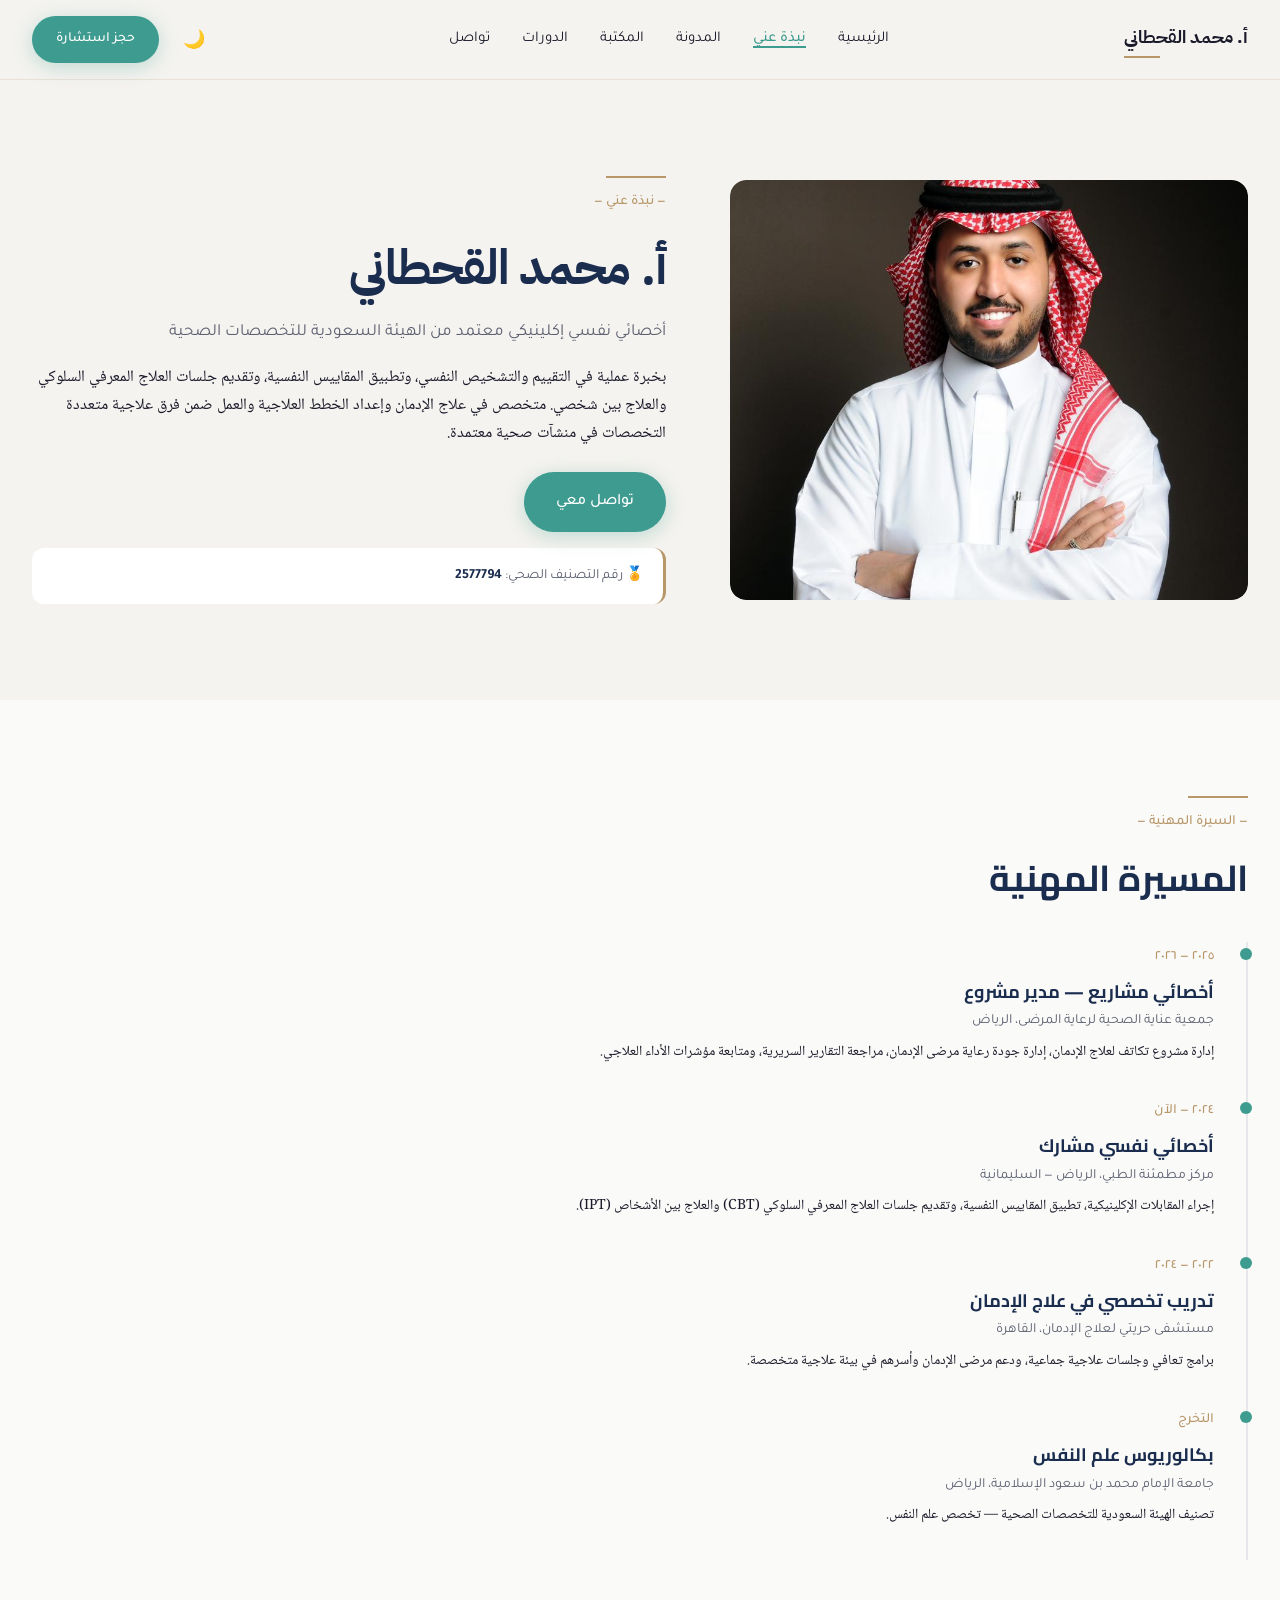
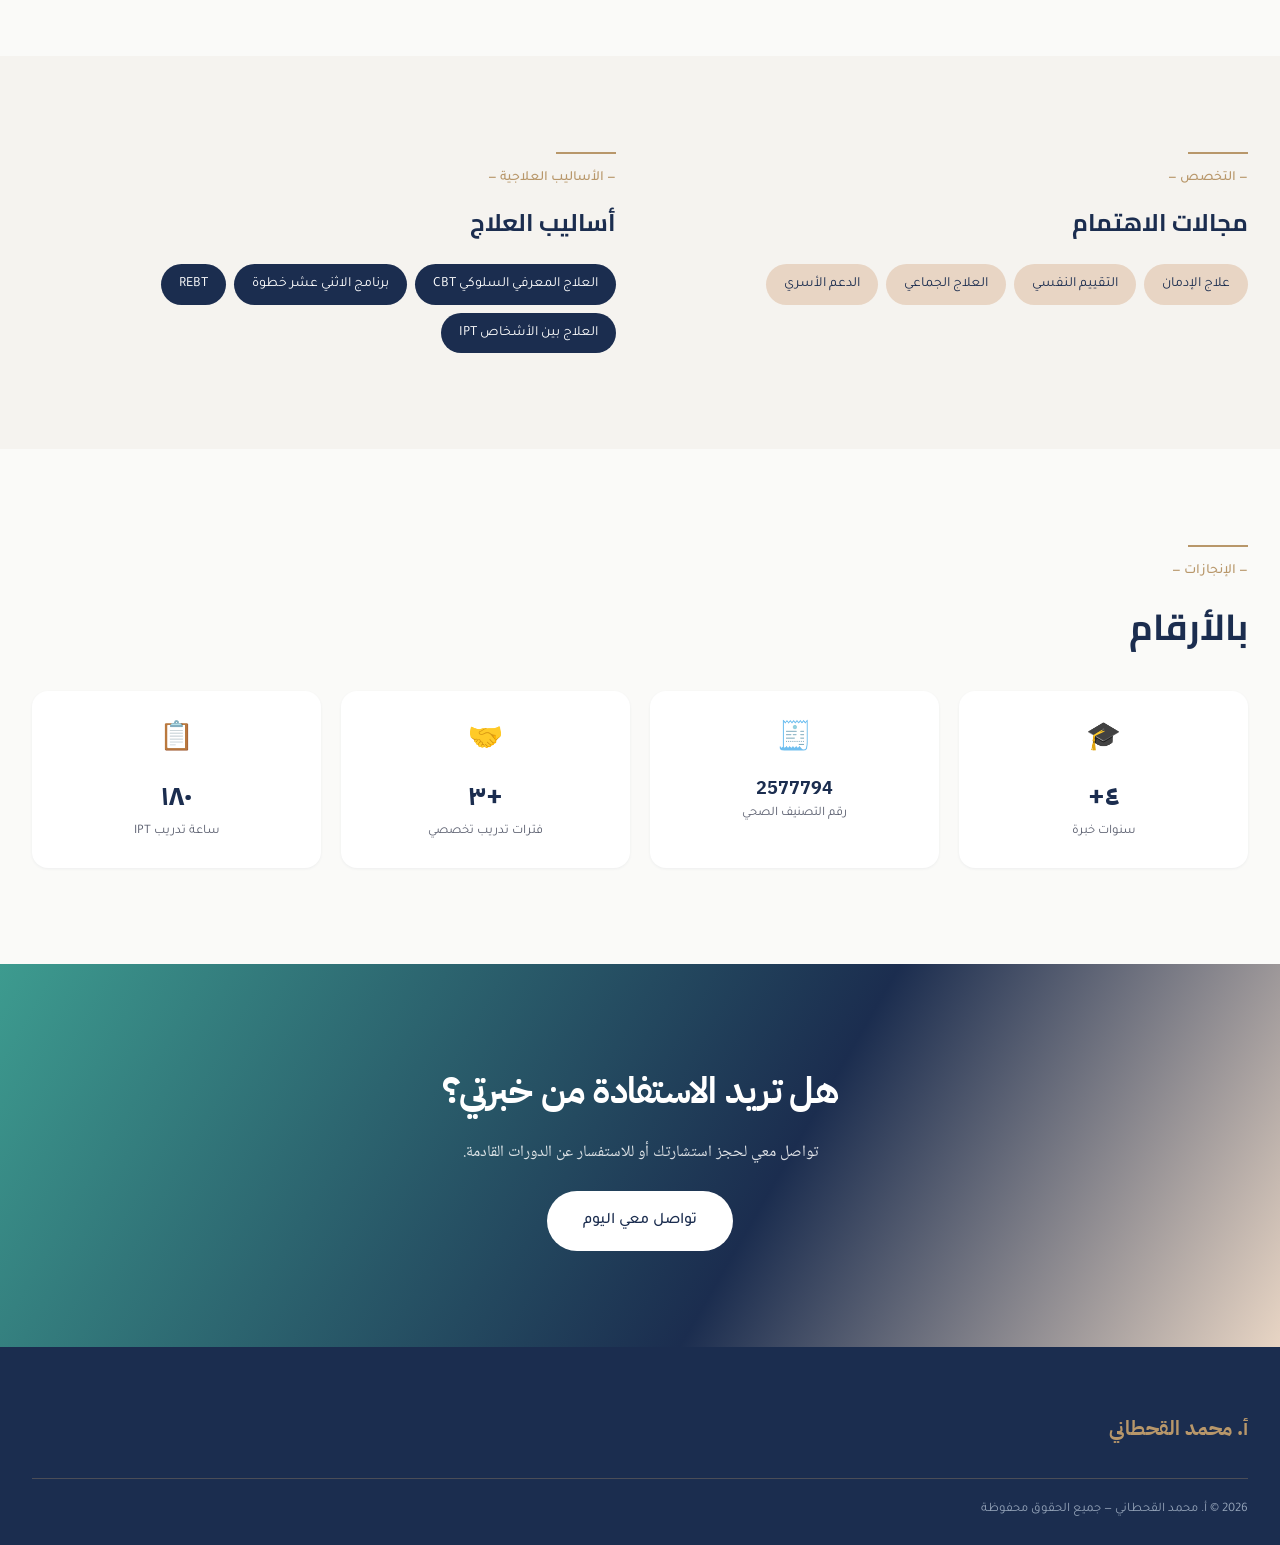
==== commit 54a5cac1: "صفحة التواصل" ====
--- a/about/index.html
+++ b/about/index.html
@@ -26,13 +26,13 @@
 <div class="section-container">
   <div class="about-hero reveal">
     <div class="about-photo" style="background:none;padding:0">
-      <img src="../assets/images/photo.jpg" alt="أ. محمد القحطاني" style="width:100%;height:100%;object-fit:cover;border-radius:var(--radius-lg)">
+      <img src="../assets/images/photo.jpg" alt="أ. محمد القحطاني" data-settings="photo" data-settings-attr="src" style="width:100%;height:100%;object-fit:cover;border-radius:var(--radius-lg)">
     </div>
     <div>
       <div class="section-eyebrow-line"></div>
       <span class="section-eyebrow">— نبذة عني —</span>
-      <h1 style="font-family:var(--font-display);font-weight:800;font-size:var(--text-h1);letter-spacing:-0.02em;color:var(--color-primary);margin:var(--space-3) 0 var(--space-2)">أ. محمد القحطاني</h1>
-      <p class="about-subtitle">أخصائي نفسي إكلينيكي معتمد من الهيئة السعودية للتخصصات الصحية</p>
+      <h1 style="font-family:var(--font-display);font-weight:800;font-size:var(--text-h1);letter-spacing:-0.02em;color:var(--color-primary);margin:var(--space-3) 0 var(--space-2)" data-settings="name">أ. محمد القحطاني</h1>
+      <p class="about-subtitle" data-settings="title">أخصائي نفسي إكلينيكي معتمد من الهيئة السعودية للتخصصات الصحية</p>
       <p class="about-bio">بخبرة عملية في التقييم والتشخيص النفسي، وتطبيق المقاييس النفسية، وتقديم جلسات العلاج المعرفي السلوكي والعلاج بين شخصي. متخصص في علاج الإدمان وإعداد الخطط العلاجية والعمل ضمن فرق علاجية متعددة التخصصات في منشآت صحية معتمدة.</p>
       <div style="display:flex;gap:var(--space-4);flex-wrap:wrap;margin-bottom:var(--space-4)">
         <a href="../contact/index.html" class="btn-primary">تواصل معي</a>
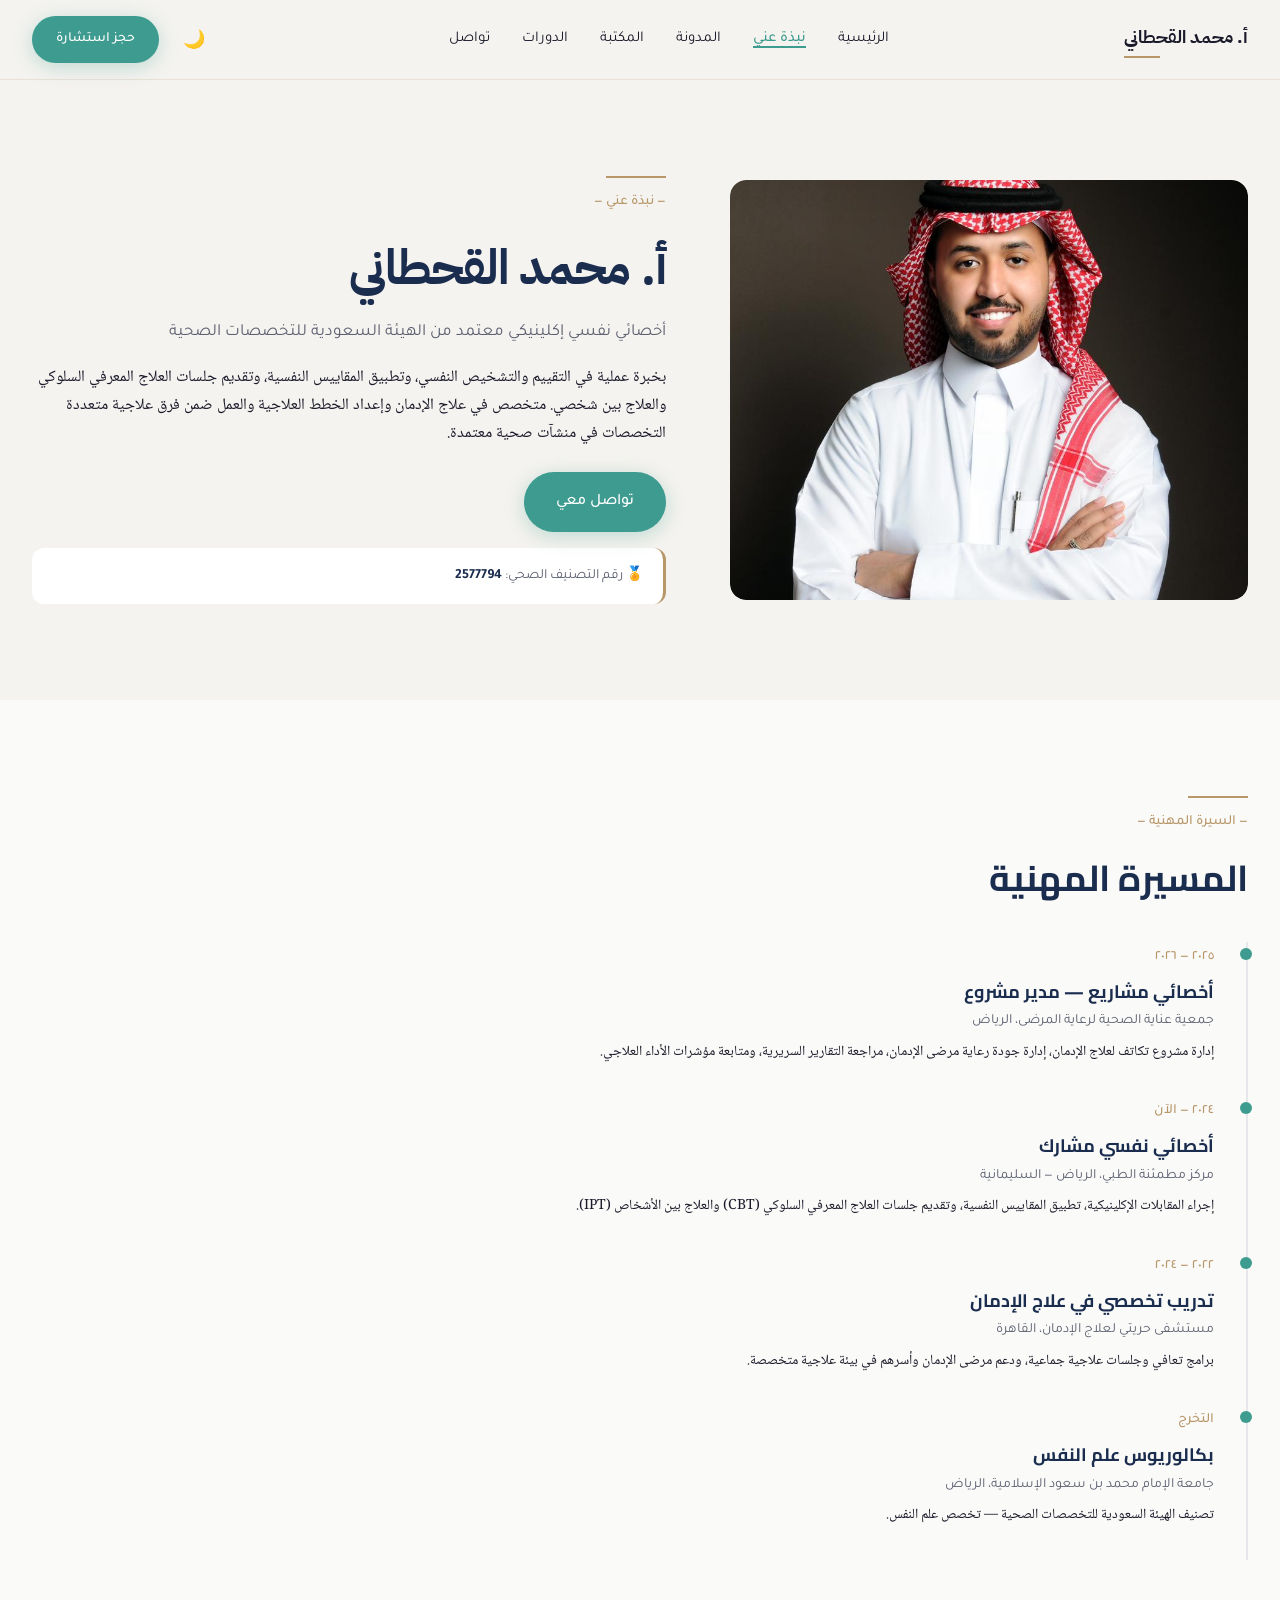
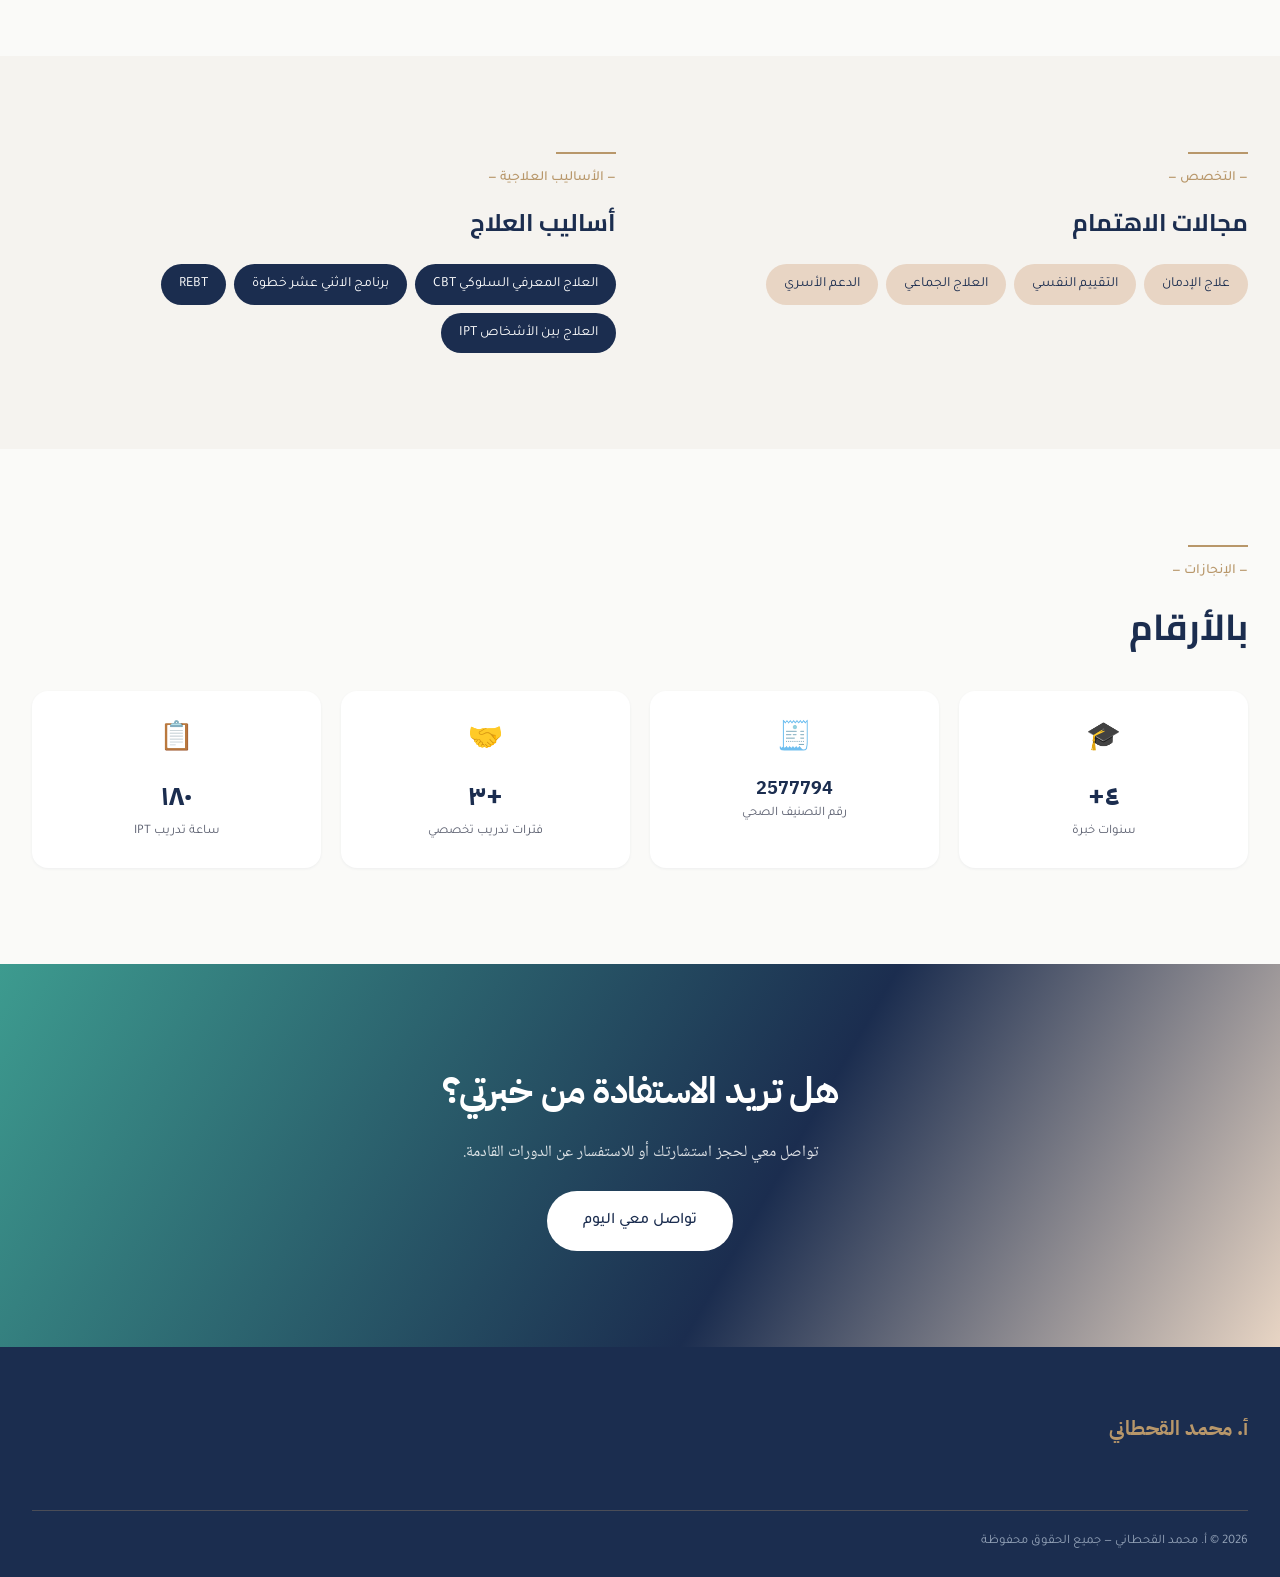
==== commit f515d36a: "الروابط" ====
--- a/about/index.html
+++ b/about/index.html
@@ -137,6 +137,7 @@
 
 <footer class="footer"><div class="footer-inner">
   <span class="footer-logo">أ. محمد القحطاني</span>
+  <div class="footer-socials" id="footer-socials-about_index"></div>
   <div class="footer-divider"></div>
   <div class="footer-bottom"><span>٢٠٢٦ © أ. محمد القحطاني — جميع الحقوق محفوظة</span></div>
 </div></footer>
